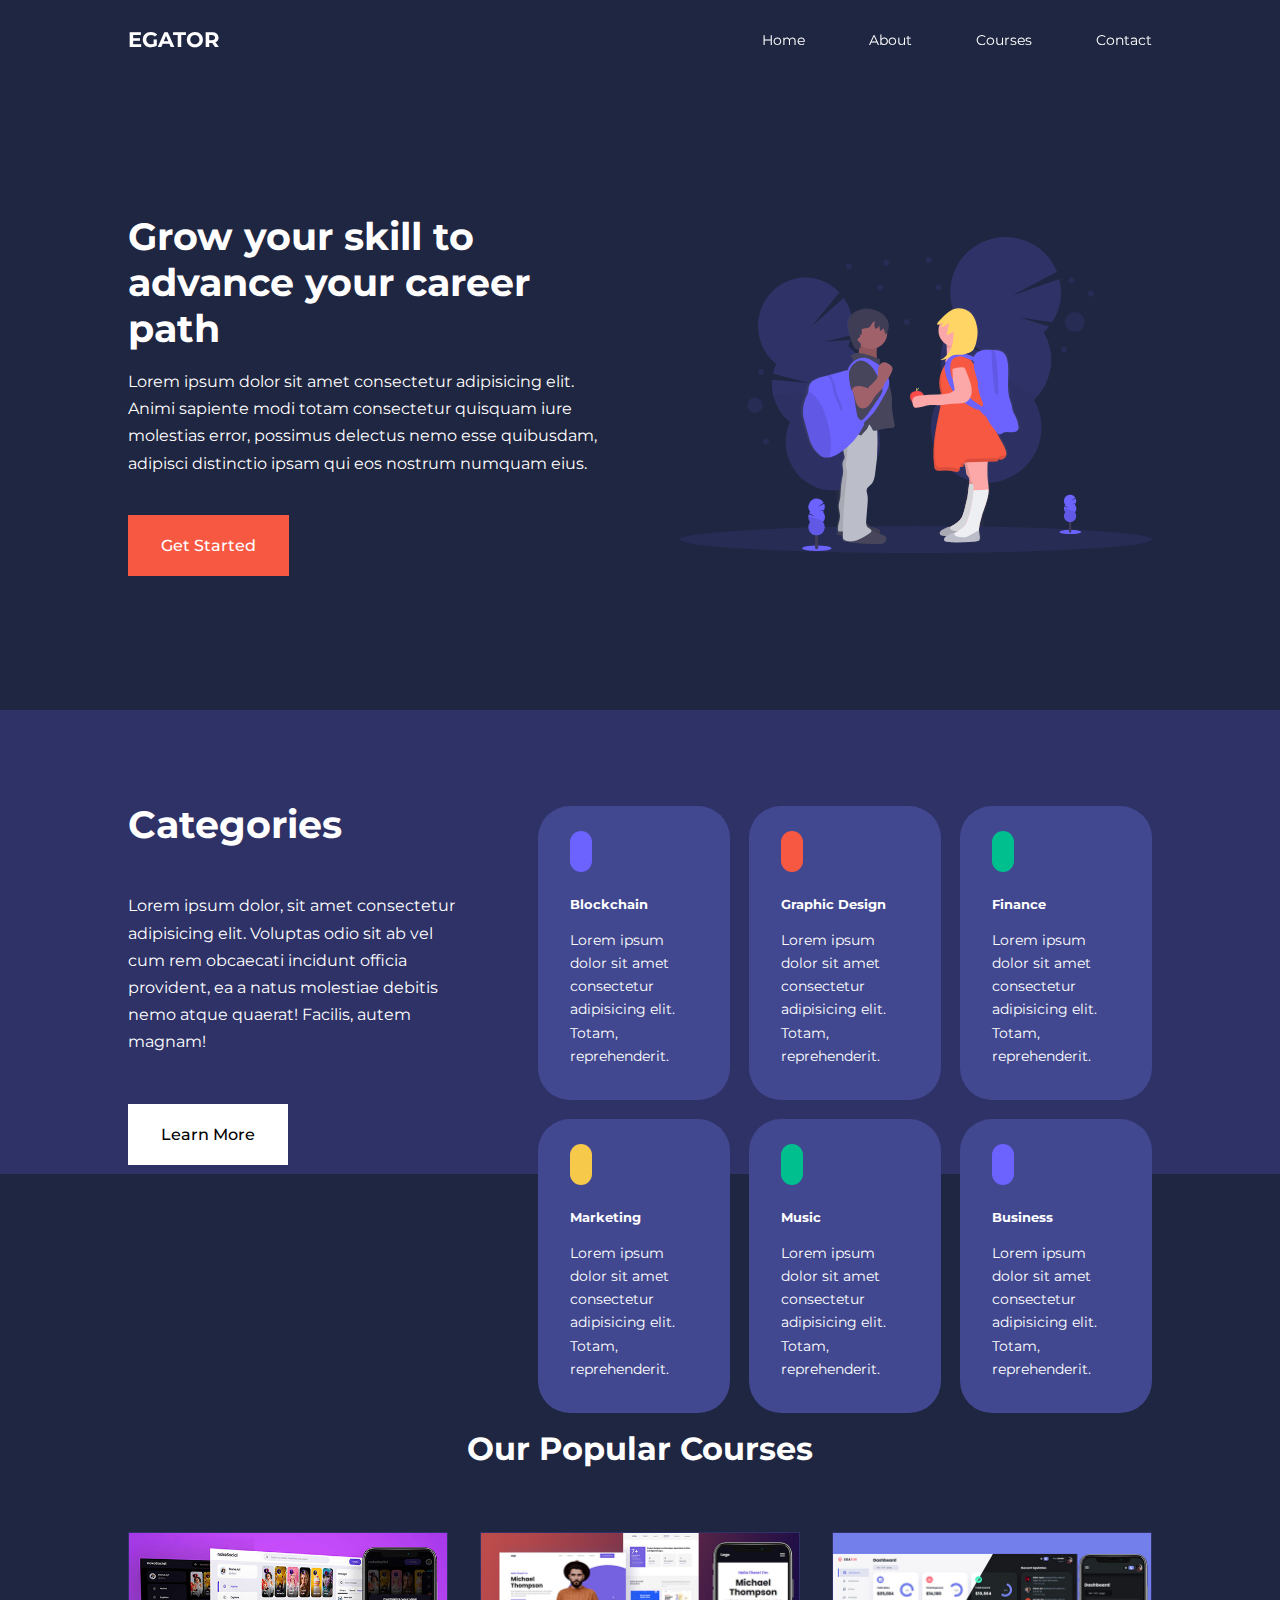
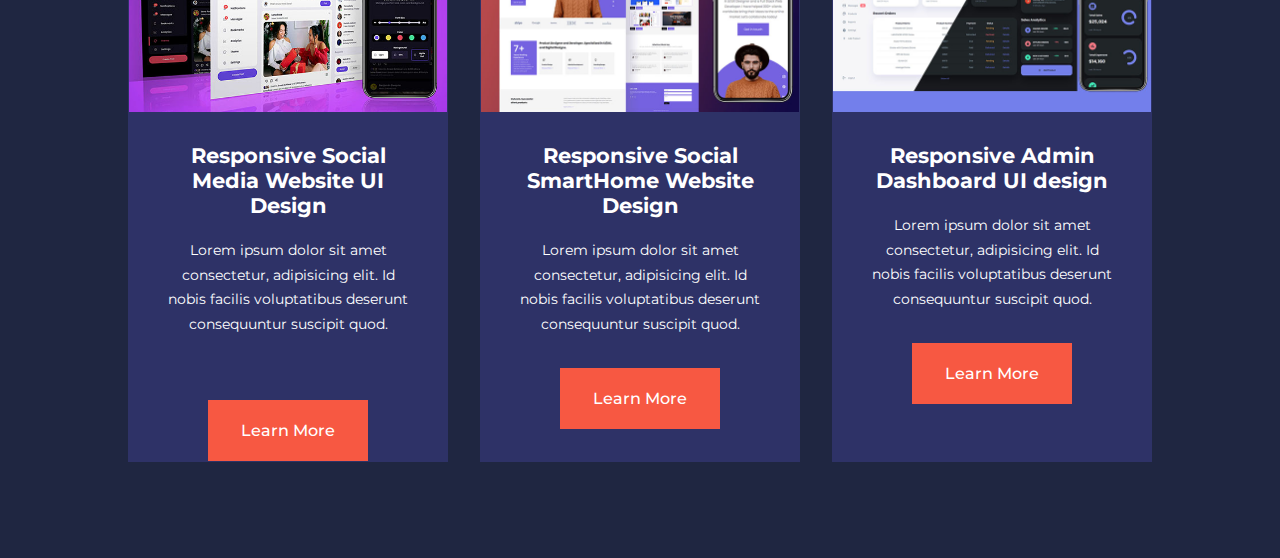
==== index.html @ 930a33ad "new things" ====
<!DOCTYPE html>
<html lang="en">
<head>
    <meta charset="UTF-8">
    <meta http-equiv="X-UA-Compatible" content="IE=edge">
    <meta name="viewport" content="width=device-width, initial-scale=1.0">
    <title>Responsive Multipage Education Website Using HTML, CSS && JavaScript</title>

    <link rel="stylesheet" href="./css/style.css">
    <!-- Iconscout CDN-->
    <link rel="stylesheet" href="https://unicons.iconscout.com/release/v2.1.6/css/unicons.css">
    <!-- Google fonts (MONTSERRAT)-->
    <link rel="preconnect" href="https://fonts.googleapis.com">
    <link rel="preconnect" href="https://fonts.gstatic.com" crossorigin>
    <link href="https://fonts.googleapis.com/css2?family=Montserrat:wght@300;400;500;600;700;800;900&display=swap" rel="stylesheet">

</head>
<body>
    <nav>
        <div class="container nav__container">
            <a href="index.html"> <h4>EGATOR</h4></a>
            <ul class="nav__menu">
                <li><a href="index.html">Home</a></li>
                <li><a href="about.html">About</a></li>
                <li><a href="courses.html">Courses</a></li>
                <li><a href="contact.html">Contact</a></li>
            </ul>
            <button id="open-menu-btn"><i class="uil uil-bars"></i></button>
            <button id="close-menu-btn"><i class="uil uil-multiply"></i></button>
        </div>
    </nav>
    <!--END OF NAVBAR-->

    <header>
        <div class="container header__container">
            <div class="header__left">
                <h1>Grow your skill to advance your career path</h1>
                <p>
                    Lorem ipsum dolor sit amet consectetur adipisicing elit. Animi sapiente modi totam consectetur quisquam iure molestias error, possimus delectus nemo esse quibusdam, adipisci distinctio ipsam qui eos nostrum numquam eius.
                </p>
                <a href="courses.html" class= "btn btn-primary">Get Started</a>
            </div>


            <div class="header__right">
                <div class="header__right-image" >
                     <img src="./images/header.svg" alt="">
                </div>
            </div>
        </div>
    </header>
    <!--END OF HEADER-->

    <section class="categories">
        <div class="container categories__container">
            <div class="categories__left">
                <h1>Categories</h1>
                <p>Lorem ipsum dolor, sit amet consectetur adipisicing elit. Voluptas odio sit ab vel cum rem obcaecati incidunt officia provident, ea a natus molestiae debitis nemo atque quaerat! Facilis, autem magnam!</p>
                <a href="#" class="btn">Learn More</a>

            </div>
            <div class="categories__right">
                 <article class="category">
                    <span class="category__icon"><i class="uil uil-bitcoin-circle"></i></span>
                    <h5>Blockchain</h5>
                    <p>Lorem ipsum dolor sit amet consectetur adipisicing elit. Totam, reprehenderit.</p>
                 </article>

                 <article class="category">
                    <span class="category__icon"><i class="uil uil-palette"></i></span>
                    <h5>Graphic Design</h5>
                    <p>Lorem ipsum dolor sit amet consectetur adipisicing elit. Totam, reprehenderit.</p>
                 </article>

                 <article class="category">
                    <span class="category__icon"><i class="uil uil-usd-circle"></i></span>
                    <h5>Finance</h5>
                    <p>Lorem ipsum dolor sit amet consectetur adipisicing elit. Totam, reprehenderit.</p>
                 </article>

                 <article class="category">
                    <span class="category__icon"><i class="uil uil-megaphone"></i></span>
                    <h5>Marketing</h5>
                    <p>Lorem ipsum dolor sit amet consectetur adipisicing elit. Totam, reprehenderit.</p>
                 </article>

                 <article class="category">
                    <span class="category__icon"><i class="uil uil-music"></i></span>
                    <h5>Music</h5>
                    <p>Lorem ipsum dolor sit amet consectetur adipisicing elit. Totam, reprehenderit.</p>
                 </article>

                 <article class="category">
                    <span class="category__icon"><i class="uil uil-puzzle-piece"></i></span>
                    <h5>Business</h5>
                    <p>Lorem ipsum dolor sit amet consectetur adipisicing elit. Totam, reprehenderit.</p>
                 </article>
            </div>
        </div>
    </section>
    <!--END OF CATEGORIES-->

    <section class="courses">
        <h2>Our Popular Courses</h2>   
        <div class="container courses__container" >
            
           <article class="course">
            <div class="course__image">
                <img src="./images/course1.jpg" alt="">
            </div>
            <div class="course__info">
                <h4>Responsive Social Media Website UI Design</h4>
                <p>Lorem ipsum dolor sit amet consectetur, adipisicing elit. Id nobis facilis voluptatibus deserunt consequuntur suscipit quod.</p>
            </div>
            <a href="courses.html" class="btn btn-primary">Learn More</a>
           </article>

           <article class="course">
            <div class="course__image">
                <img src="./images/course2.jpg" alt="">
            </div>
           <div class="course__info">
                <h4>Responsive Social SmartHome Website Design</h4>
                <p>Lorem ipsum dolor sit amet consectetur, adipisicing elit. Id nobis facilis voluptatibus deserunt consequuntur suscipit quod.</p>
                <a href="courses.html" class="btn btn-primary">Learn More</a>
           </div>
           </article>

           <article class="course">
            <div class="course__image">
                <img src="./images/course3.jpg" alt="">
            </div>
             <div class="course__info">
                <h4>Responsive Admin Dashboard UI design</h4>
                <p>Lorem ipsum dolor sit amet consectetur, adipisicing elit. Id nobis facilis voluptatibus deserunt consequuntur suscipit quod.</p>
                <a href="courses.html" class="btn btn-primary">Learn More</a>
             </div>
           </article>

        </div>
    </section>

     <!--END OF COURSES-->


    <script src="./main.js"></script>
</body>
</html>
---- css/style.css ----
*{
    margin: 0;
    padding: 0;
    border: 0;
    outline: 0;
    text-decoration: none;
    list-style: none;
    box-sizing: border-box;
}

:root{
    --color--primary: #6c63ff;
    --color--success: #00bf8e;
    --color--warning: #f7c94b;
    --color--danger: #f75842;
    --color--danger-variant: rgba(247,88,66,0.4);
    --color--white: #fff;
    --color--light: rgba(255,255,255,0.7);
    --color--black: #000;
    --color--bg: #1f2641;
    --color--bg1: #2e3267;
    --color--bg2: #424890;

    --container-width-lg: 80%;
    --container-width-md: 90%;
    --container-width-sm: 94%;

    --transition: all 400ms ease;
}

body{
    font-family: 'Montserrat', sans-serif;
    line-height: 1.7;
    color: var(--color--white);
    background-color: var(--color--bg);
}

.container{
    width: var(--container-width-lg);
    margin: 0 auto;
}

section{ 
    padding: 6rem 0;
}

section h2 {
    text-align: center;
    margin-bottom: 4rem;
}

h1,h2,h3,h4,h5{
    line-height: 1.2;
}

h1{
    font-size: 2.4rem;
}

h2{
    font-size: 2rem;
}

h3{
    font-size: 1.6rem;
}

h4{
    font-size: 1.3rem;
}

a{
    color: var(--color--white);
}

img{
    width: 100%;
    display: block;
    object-fit: cover;
}

.btn{
     display: inline-block;
     background: var(--color--white);
     color: var(--color--black);
     padding: 1rem 2rem;
     border: 1px solid transparent;
     font-weight: 500;
     transition: var(--transition);
}

.btn:hover{
    background: transparent;
    color: var(--color--white);
    border-color: var(--color--white);
}

.btn-primary{
    background: var(--color--danger);
    color: var(--color--white);
}

/* =====================NAVBAR=======================*/

nav{
    background: transparent;
    width: 100vw;
    height: 5rem ;
    position: fixed;
    top: 0;
    z-index: 11;
}

.window-scroll{
    background: var(--color--primary);
    box-shadow: 0 1rem 2rem rgb(0,0,0,0.2);
}

.nav__container{
    height: 100%;
    display: flex;
    justify-content: space-between;
    align-items: center;

}

nav button{
    display: none;
}

.nav__menu{
    display: flex;
    align-items: center;
    gap: 4rem;
}

.nav__menu a{
    font-size: 0.9rem;
    transition: var(--transition);
}
.nav__menu a:hover{
    color: var(--color--bg2);
}

/* =====================HEADER=======================*/

header{
    position: relative;
    top: 5rem;
    overflow: hidden;
    height: 70vh;
    margin-bottom: 5rem;
}

.header__container{
    display: grid;
    grid-template-columns: 1fr 1fr;
    align-items: center;
    gap: 5rem;
    height: 100%;
}

.header__left p{
    margin: 1rem 0 2.4rem;
}

/* =====================CATEGORIES=======================*/

.categories{
    background: var(--color--bg1);
    height: 29rem;
}

.categories h1{
    line-height: 1;
    margin-bottom: 3rem;
}

.categories__container{
    display: grid;
    grid-template-columns: 40% 60%;
}

.categories__left p{
    margin: 1rem 0 3rem;
}
.categories__left{
    margin-right: 4rem;
}

.categories__right{
    display: grid;
    grid-template-columns: repeat(3,1fr);
    gap: 1.2rem;
}

.category{
    background-color: var(--color--bg2);
    padding: 2rem;
    border-radius: 2rem;
    transition: var(--transition);
}

.category:nth-child(2) .category__icon{

    background-color: var(--color--danger);
}
.category:nth-child(3) .category__icon{

    background-color: var(--color--success);
}
.category:nth-child(4) .category__icon{

    background-color: var(--color--warning);
}
.category:nth-child(5) .category__icon{

    background-color: var(--color--success);
}


.category:hover{
    box-shadow: 0 3rem 3rem rgba(0,0,0,0.3);
    z-index: 1;
}

.category__icon{
background-color: var(--color--primary);
padding: 0.7rem;
border-radius: 0.9rem;
}

.category h5{
    margin: 2rem 0 1rem;
}

.category p{
    font-size: 0.85rem;
}

/* =====================POPULAR COURSES=======================*/
.courses{
    margin-top: 10rem;
}

.courses__container{
    display: grid;
    grid-template-columns: repeat(3,1fr);
    gap: 2rem;
}

.course{
    background: var(--color--bg1);
    text-align: center;   
    border: 1px solid transparent;
    transition: var(--transition);
}

.course:hover{
    background: transparent;
    border-color: var(--color--primary);
}

.course__info{
    padding: 2rem;
}

.course__info p {
    margin: 1.2rem 0 2rem;
    font-size: 0.9rem;
}
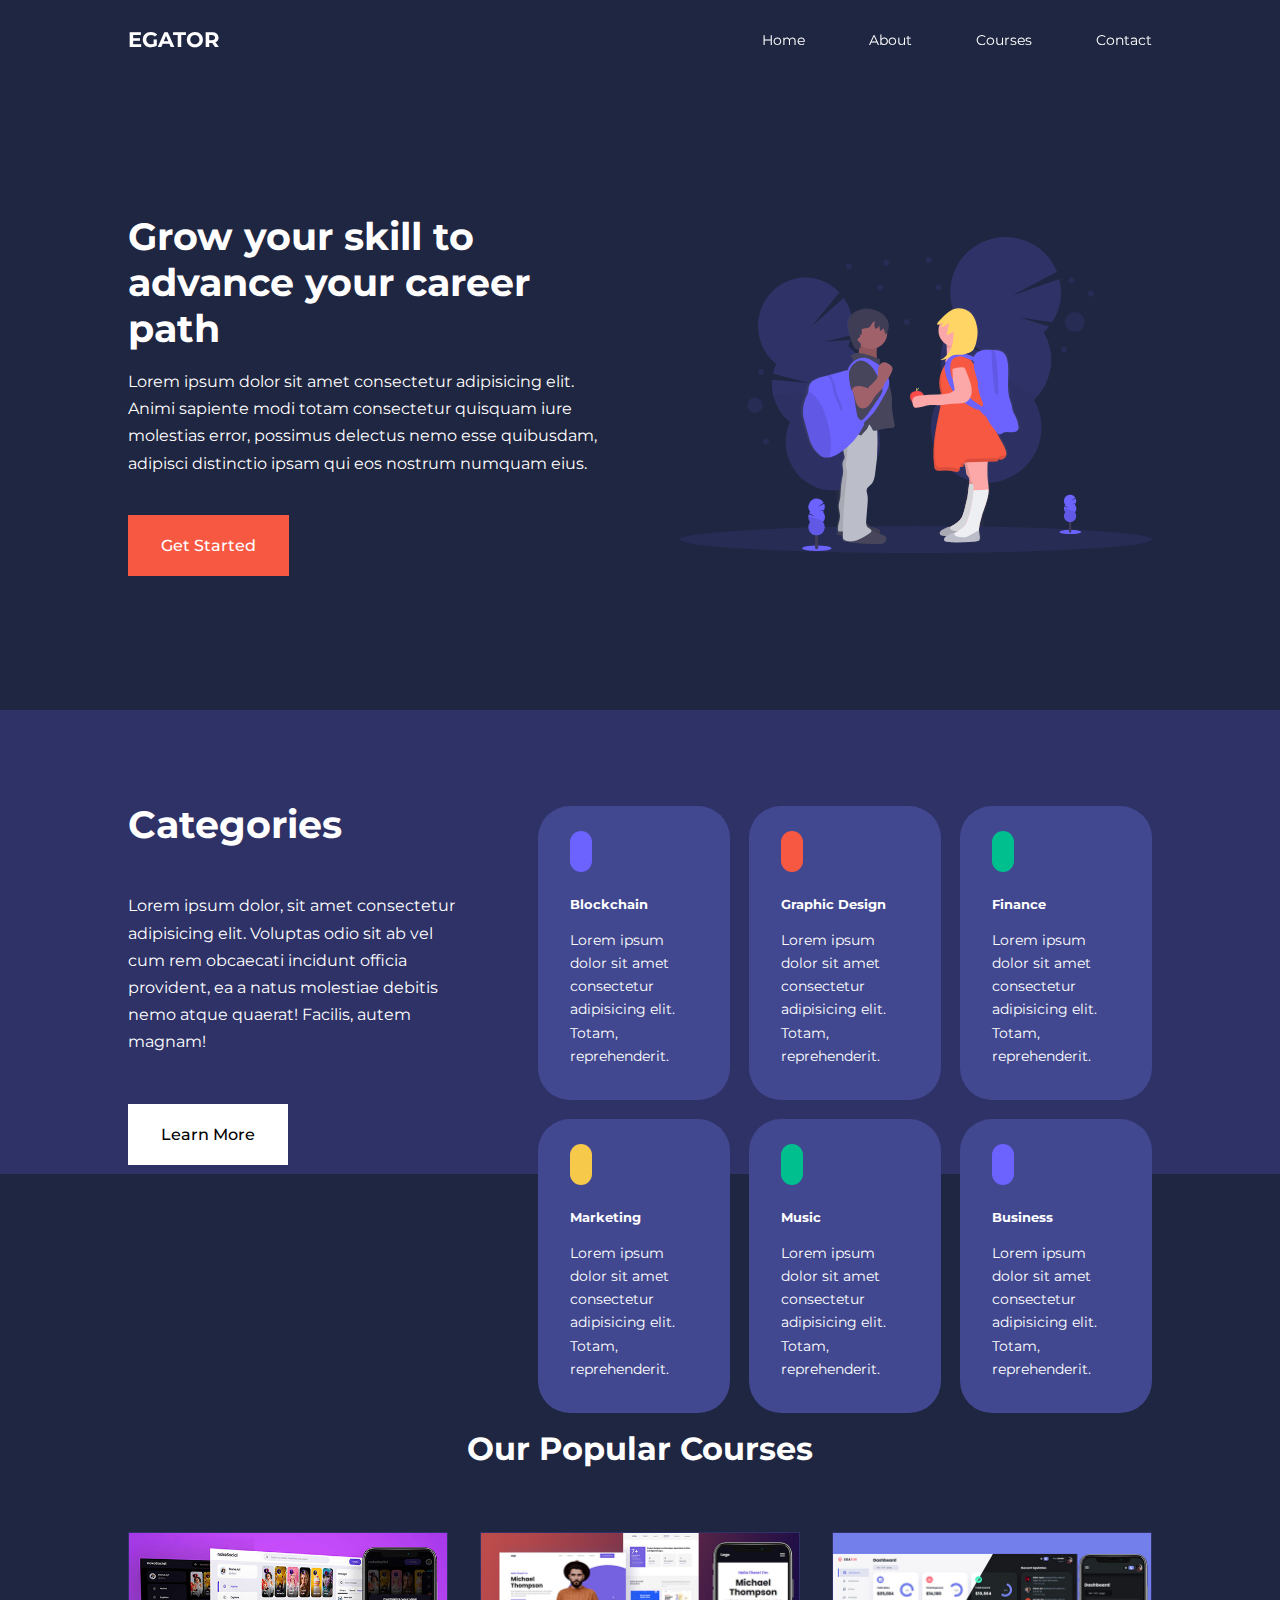
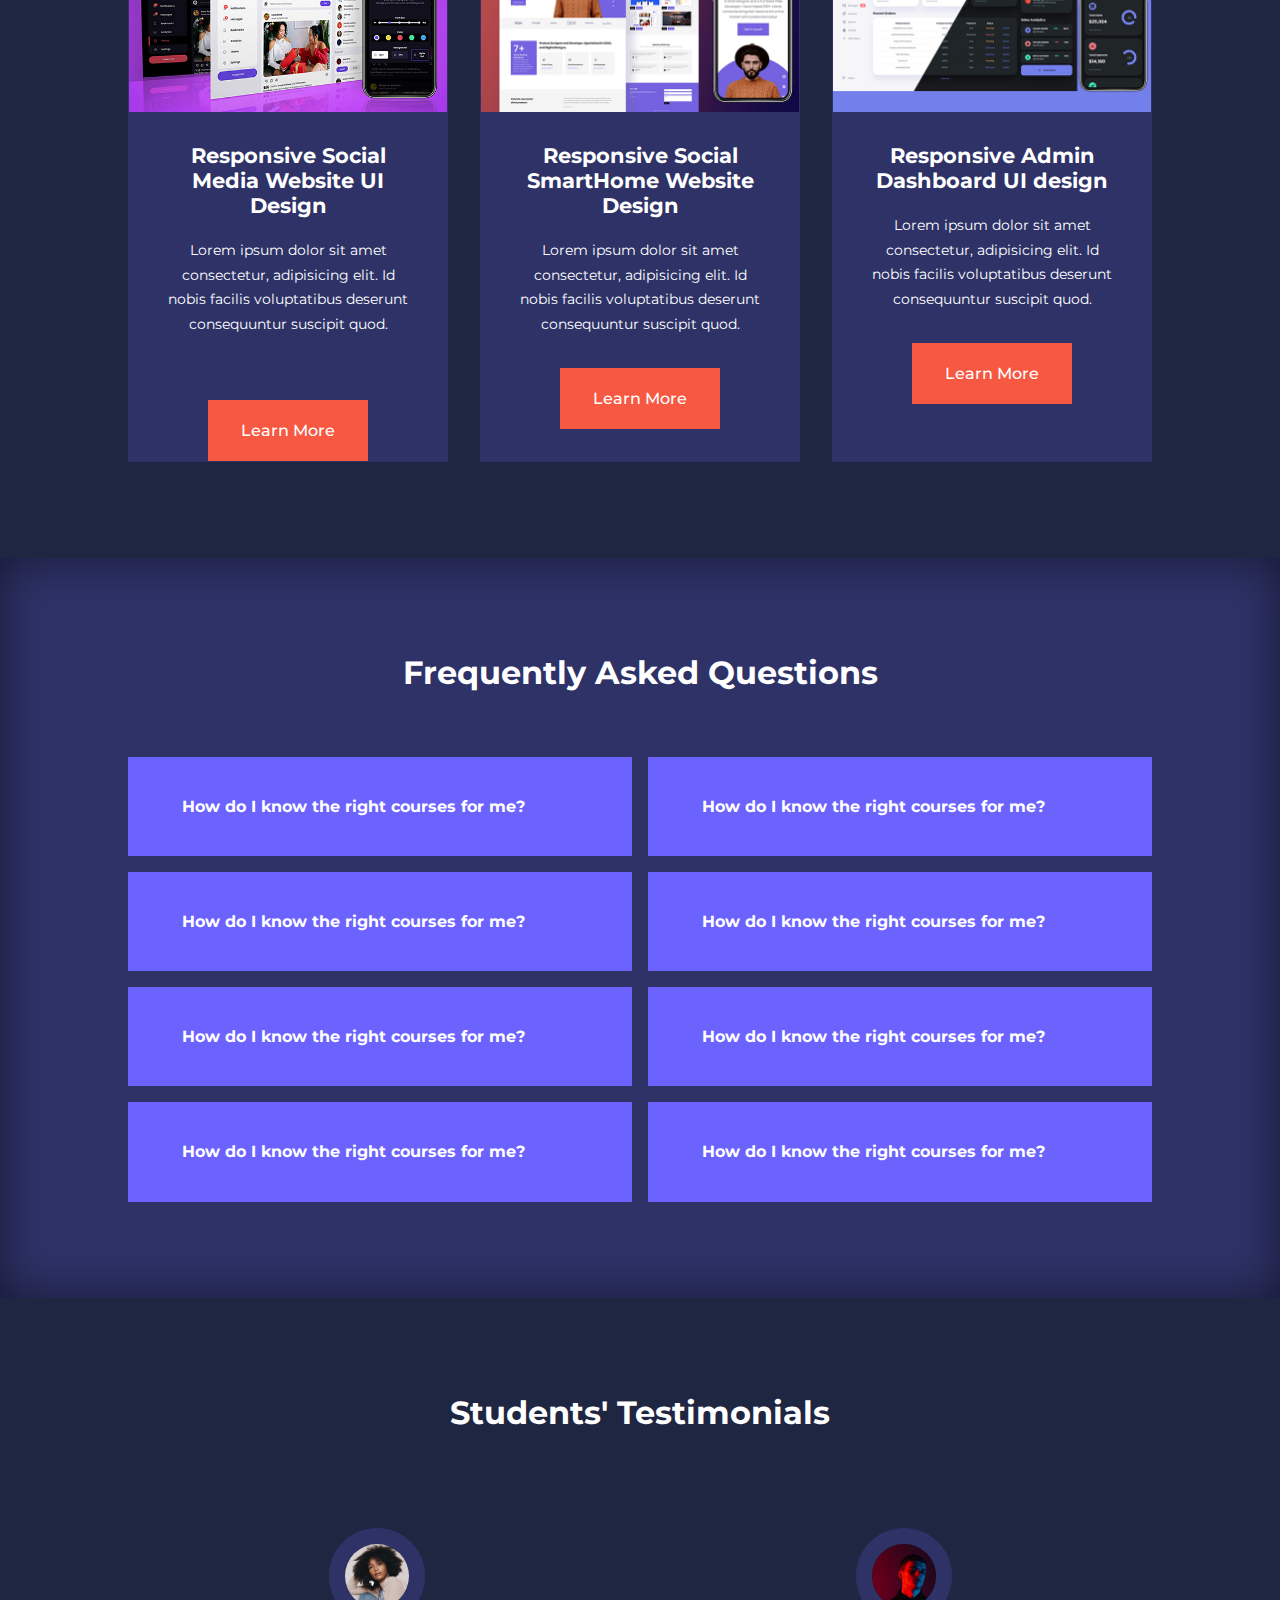
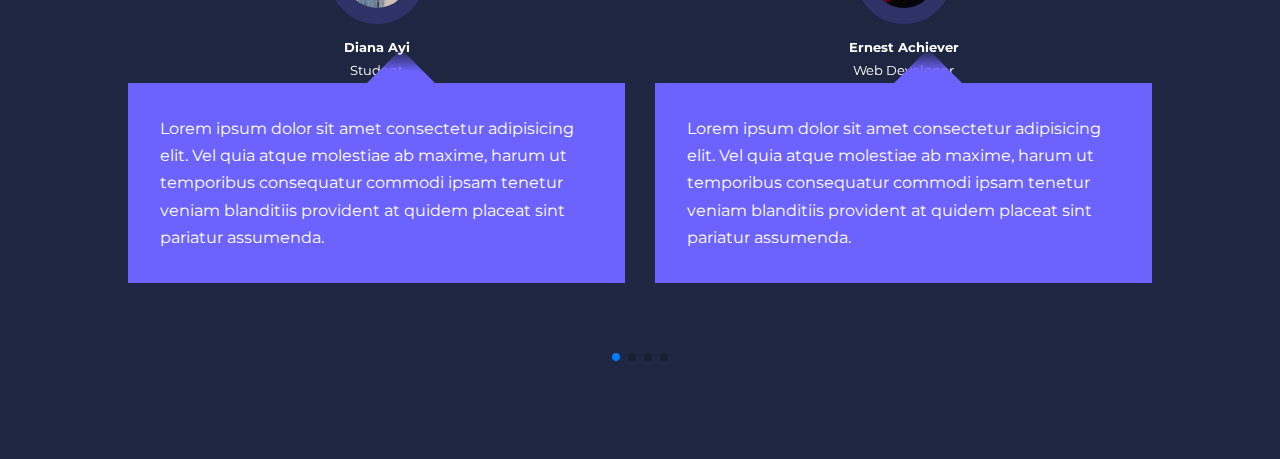
==== commit 2396eede: "commit" ====
--- a/index.html
+++ b/index.html
@@ -13,7 +13,10 @@
     <link rel="preconnect" href="https://fonts.googleapis.com">
     <link rel="preconnect" href="https://fonts.gstatic.com" crossorigin>
     <link href="https://fonts.googleapis.com/css2?family=Montserrat:wght@300;400;500;600;700;800;900&display=swap" rel="stylesheet">
-
+    <!-- SWIPER JS)-->
+    <link
+     rel="stylesheet" href="https://cdn.jsdelivr.net/npm/swiper@8/swiper-bundle.min.css"
+/>
 </head>
 <body>
     <nav>
@@ -102,7 +105,7 @@
 
     <section class="courses">
         <h2>Our Popular Courses</h2>   
-        <div class="container courses__container" >
+        <div class="container courses__container">
             
            <article class="course">
             <div class="course__image">
@@ -142,7 +145,162 @@
 
      <!--END OF COURSES-->
 
-
+     <section class="faqs">
+        <h2>Frequently Asked Questions</h2>
+        <div class="container faqs__container">
+            <article class="faq">
+                <div class="faq__icon"><i class="uil uil-plus"></i></div>
+                <div class="question__answer">
+                    <h4>How do I know the right courses for me?</h4>
+                    <p>Lorem ipsum dolor sit amet, consectetur adipisicing elit. Praesentium quisquam, est voluptate animi repellat quidem repellendus soluta voluptates saepe debitis necessitatibus, alias eaque! Harum id fuga quidem exercitationem laboriosam sint?
+                    </p>
+                </div>
+            </article>
+            <article class="faq">
+                <div class="faq__icon"><i class="uil uil-plus"></i></div>
+                <div class="question__answer">
+                    <h4>How do I know the right courses for me?</h4>
+                    <p>Lorem ipsum dolor sit amet, consectetur adipisicing elit. Praesentium quisquam, est voluptate animi repellat quidem repellendus soluta voluptates saepe debitis necessitatibus, alias eaque! Harum id fuga quidem exercitationem laboriosam sint?
+                    </p>
+                </div>
+            </article>
+            <article class="faq">
+                <div class="faq__icon"><i class="uil uil-plus"></i></div>
+                <div class="question__answer">
+                    <h4>How do I know the right courses for me?</h4>
+                    <p>Lorem ipsum dolor sit amet, consectetur adipisicing elit. Praesentium quisquam, est voluptate animi repellat quidem repellendus soluta voluptates saepe debitis necessitatibus, alias eaque! Harum id fuga quidem exercitationem laboriosam sint?
+                    </p>
+                </div>
+            </article>
+            <article class="faq">
+                <div class="faq__icon"><i class="uil uil-plus"></i></div>
+                <div class="question__answer">
+                    <h4>How do I know the right courses for me?</h4>
+                    <p>Lorem ipsum dolor sit amet, consectetur adipisicing elit. Praesentium quisquam, est voluptate animi repellat quidem repellendus soluta voluptates saepe debitis necessitatibus, alias eaque! Harum id fuga quidem exercitationem laboriosam sint?
+                    </p>
+                </div>
+            </article>
+            <article class="faq">
+                <div class="faq__icon"><i class="uil uil-plus"></i></div>
+                <div class="question__answer">
+                    <h4>How do I know the right courses for me?</h4>
+                    <p>Lorem ipsum dolor sit amet, consectetur adipisicing elit. Praesentium quisquam, est voluptate animi repellat quidem repellendus soluta voluptates saepe debitis necessitatibus, alias eaque! Harum id fuga quidem exercitationem laboriosam sint?
+                    </p>
+                </div>
+            </article>
+            <article class="faq">
+                <div class="faq__icon"><i class="uil uil-plus"></i></div>
+                <div class="question__answer">
+                    <h4>How do I know the right courses for me?</h4>
+                    <p>Lorem ipsum dolor sit amet, consectetur adipisicing elit. Praesentium quisquam, est voluptate animi repellat quidem repellendus soluta voluptates saepe debitis necessitatibus, alias eaque! Harum id fuga quidem exercitationem laboriosam sint?
+                    </p>
+                </div>
+            </article>
+            <article class="faq">
+                <div class="faq__icon"><i class="uil uil-plus"></i></div>
+                <div class="question__answer">
+                    <h4>How do I know the right courses for me?</h4>
+                    <p>Lorem ipsum dolor sit amet, consectetur adipisicing elit. Praesentium quisquam, est voluptate animi repellat quidem repellendus soluta voluptates saepe debitis necessitatibus, alias eaque! Harum id fuga quidem exercitationem laboriosam sint?
+                    </p>
+                </div>
+            </article>
+            <article class="faq">
+                <div class="faq__icon"><i class="uil uil-plus"></i></div>
+                <div class="question__answer">
+                    <h4>How do I know the right courses for me?</h4>
+                    <p>Lorem ipsum dolor sit amet, consectetur adipisicing elit. Praesentium quisquam, est voluptate animi repellat quidem repellendus soluta voluptates saepe debitis necessitatibus, alias eaque! Harum id fuga quidem exercitationem laboriosam sint?
+                    </p>
+                </div>
+            </article>
+        </div>       
+     </section>
+ <!--END OF FAQS-->
+
+    <section class="container testimonials__container mySwiper">
+        <h2>Students' Testimonials</h2>
+        <div class="swiper-wrapper">
+            <article class="testimonial swiper-slide">
+                <div class="avatar">
+                    <img src="./images/avatar1.jpg">
+                </div>
+                <div class="testimonial__info">
+                    <h5>Diana Ayi</h5>
+                    <small>Student</small>
+                </div>
+                <div class="testimonial__body">
+                    <p>Lorem ipsum dolor sit amet consectetur adipisicing elit. Vel quia atque molestiae ab maxime, harum ut temporibus consequatur commodi ipsam tenetur veniam blanditiis provident at quidem placeat sint pariatur assumenda.</p>
+                </div>
+            </article>
+
+            <article class="testimonial swiper-slide">
+                <div class="avatar">
+                    <img src="./images/avatar2.jpg">
+                </div>
+                <div class="testimonial__info">
+                    <h5>Ernest Achiever</h5>
+                    <small>Web Developer</small>
+                </div>
+                <div class="testimonial__body">
+                    <p>Lorem ipsum dolor sit amet consectetur adipisicing elit. Vel quia atque molestiae ab maxime, harum ut temporibus consequatur commodi ipsam tenetur veniam blanditiis provident at quidem placeat sint pariatur assumenda.</p>
+                </div>
+            </article>
+
+            <article class="testimonial swiper-slide">
+                <div class="avatar">
+                    <img src="./images/avatar3.jpg">
+                </div>
+                <div class="testimonial__info">
+                    <h5>Edem Quist</h5>
+                    <small>Student</small>
+                </div>
+                <div class="testimonial__body">
+                    <p>Lorem ipsum dolor sit amet consectetur adipisicing elit. Vel quia atque molestiae ab maxime, harum ut temporibus consequatur commodi ipsam tenetur veniam blanditiis provident at quidem placeat sint pariatur assumenda.</p>
+                </div>
+            </article>
+
+            <article class="testimonial swiper-slide">
+                <div class="avatar">
+                    <img src="./images/avatar4.jpg">
+                </div>
+                <div class="testimonial__info">
+                    <h5>Hajia Bintu</h5>
+                    <small>Student</small>
+                </div>
+                <div class="testimonial__body">
+                    <p>Lorem ipsum dolor sit amet consectetur adipisicing elit. Vel quia atque molestiae ab maxime, harum ut temporibus consequatur commodi ipsam tenetur veniam blanditiis provident at quidem placeat sint pariatur assumenda.</p>
+                </div>
+            </article>    
+            <article class="testimonial swiper-slide">
+                <div class="avatar">
+                    <img src="./images/avatar5.jpg">
+                </div>
+                <div class="testimonial__info">
+                    <h5>Jane Doe</h5>
+                    <small>Student</small>
+                </div>
+                <div class="testimonial__body">
+                    <p>Lorem ipsum dolor sit amet consectetur adipisicing elit. Vel quia atque molestiae ab maxime, harum ut temporibus consequatur commodi ipsam tenetur veniam blanditiis provident at quidem placeat sint pariatur assumenda.</p>
+                </div>
+            </article> 
+        </div>
+        <div class="swiper-pagination"></div>
+    </section>
+
+    <script src="https://cdn.jsdelivr.net/npm/swiper@8/swiper-bundle.min.js"></script>
     <script src="./main.js"></script>
+
+    <script> var swiper = new Swiper(".mySwiper", {
+        slidesPerView: 1,
+        spaceBetween: 30,
+        pagination: {
+          el: ".swiper-pagination",
+          clickable: true,
+        },
+        breakpoints:{
+            600: {
+                slidesPerView: 2,
+            }
+        }
+      });</script>
 </body>
 </html>--- a/css/style.css
+++ b/css/style.css
@@ -269,4 +269,90 @@
     margin: 1.2rem 0 2rem;
     font-size: 0.9rem;
 }
-
+/* =====================FAQs=======================*/
+.faqs{
+    background: var(--color--bg1);
+    box-shadow: inset 0 0 3rem rgba(0,0,0,0.5);
+}
+
+.faqs__container{
+    display: grid;
+    grid-template-columns: 1fr 1fr;
+    gap: 1rem;
+}
+
+.faq{
+    padding: 2rem;
+    display: flex;
+    align-items: center;
+    gap: 1.4rem;
+    height: fit-content;
+    background: var(--color--primary);
+    cursor: pointer;
+}
+
+.faq h4{
+    font-size: 1rem;
+    line-height: 2.2;
+}
+
+.faq__icon{
+    align-self: flex-start;
+    font-size: 1.2rem;
+}
+
+.faq p{
+    margin-top: 0.8rem;
+    display: none;
+}
+
+.faq.open p{
+    display: block;
+}
+
+/* =====================TESTIMONIALS=======================*/
+
+.testimonials__container{
+    overflow-x: hidden;
+    position: relative;
+    margin-bottom: 5rem;
+}
+
+.testimonial{
+    padding-top: 2rem;
+}
+
+.avatar{
+    width: 6rem;
+    height: 6rem;
+    border-radius: 50%;
+    overflow: hidden;
+    margin: 0 auto 1rem;
+    border: 1rem solid var(--color--bg1);
+} 
+
+.testimonial__info{
+    text-align: center;
+}
+
+.testimonial__body{
+    background: var(--color--primary);
+    padding: 2rem;
+    position: relative;
+}
+.testimonial__body::before{
+    content: "";
+    display: block;
+    background: linear-gradient(
+        135deg,
+        transparent,
+        var(--color--primary),
+        var(--color--primary), var(--color--primary));
+    width: 3rem;
+    height: 3rem;
+    position: absolute;
+    left: 50%;
+    top: -1.5rem;
+    transform: rotate(45deg);
+}
+
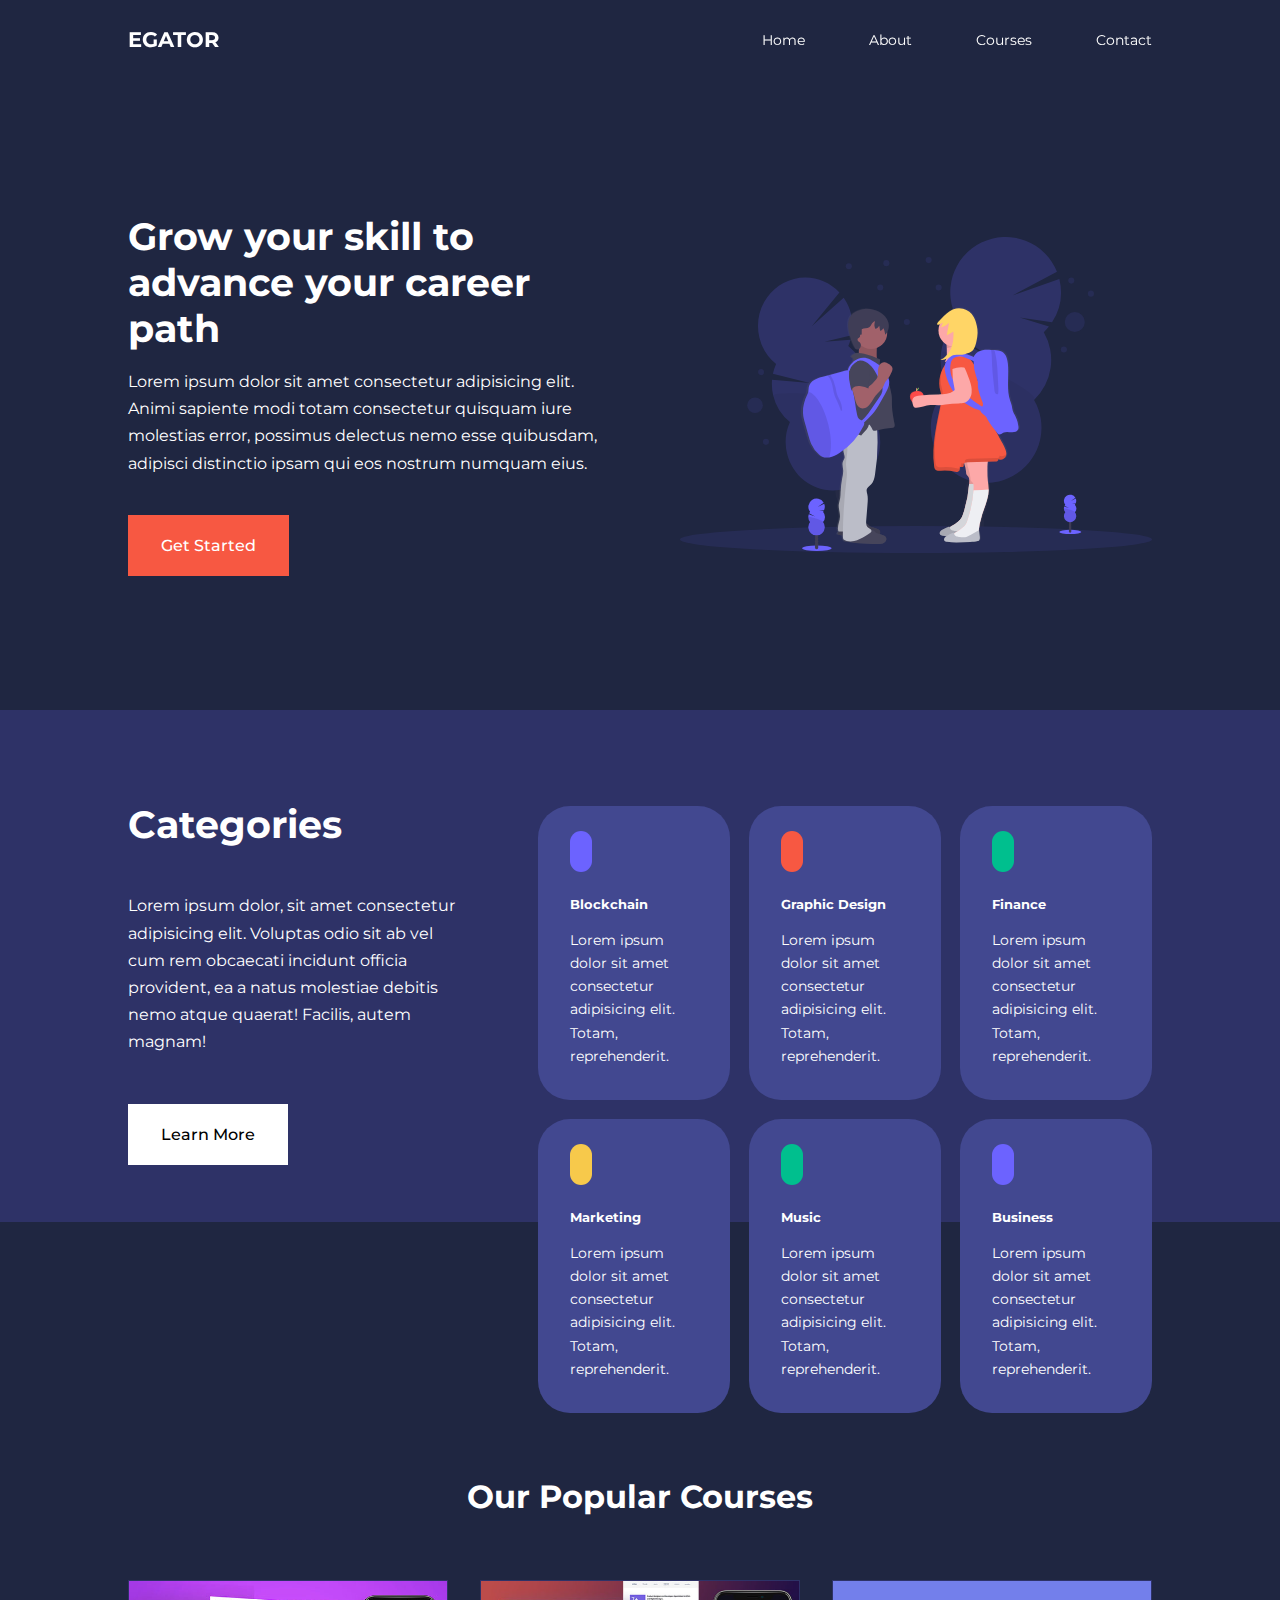
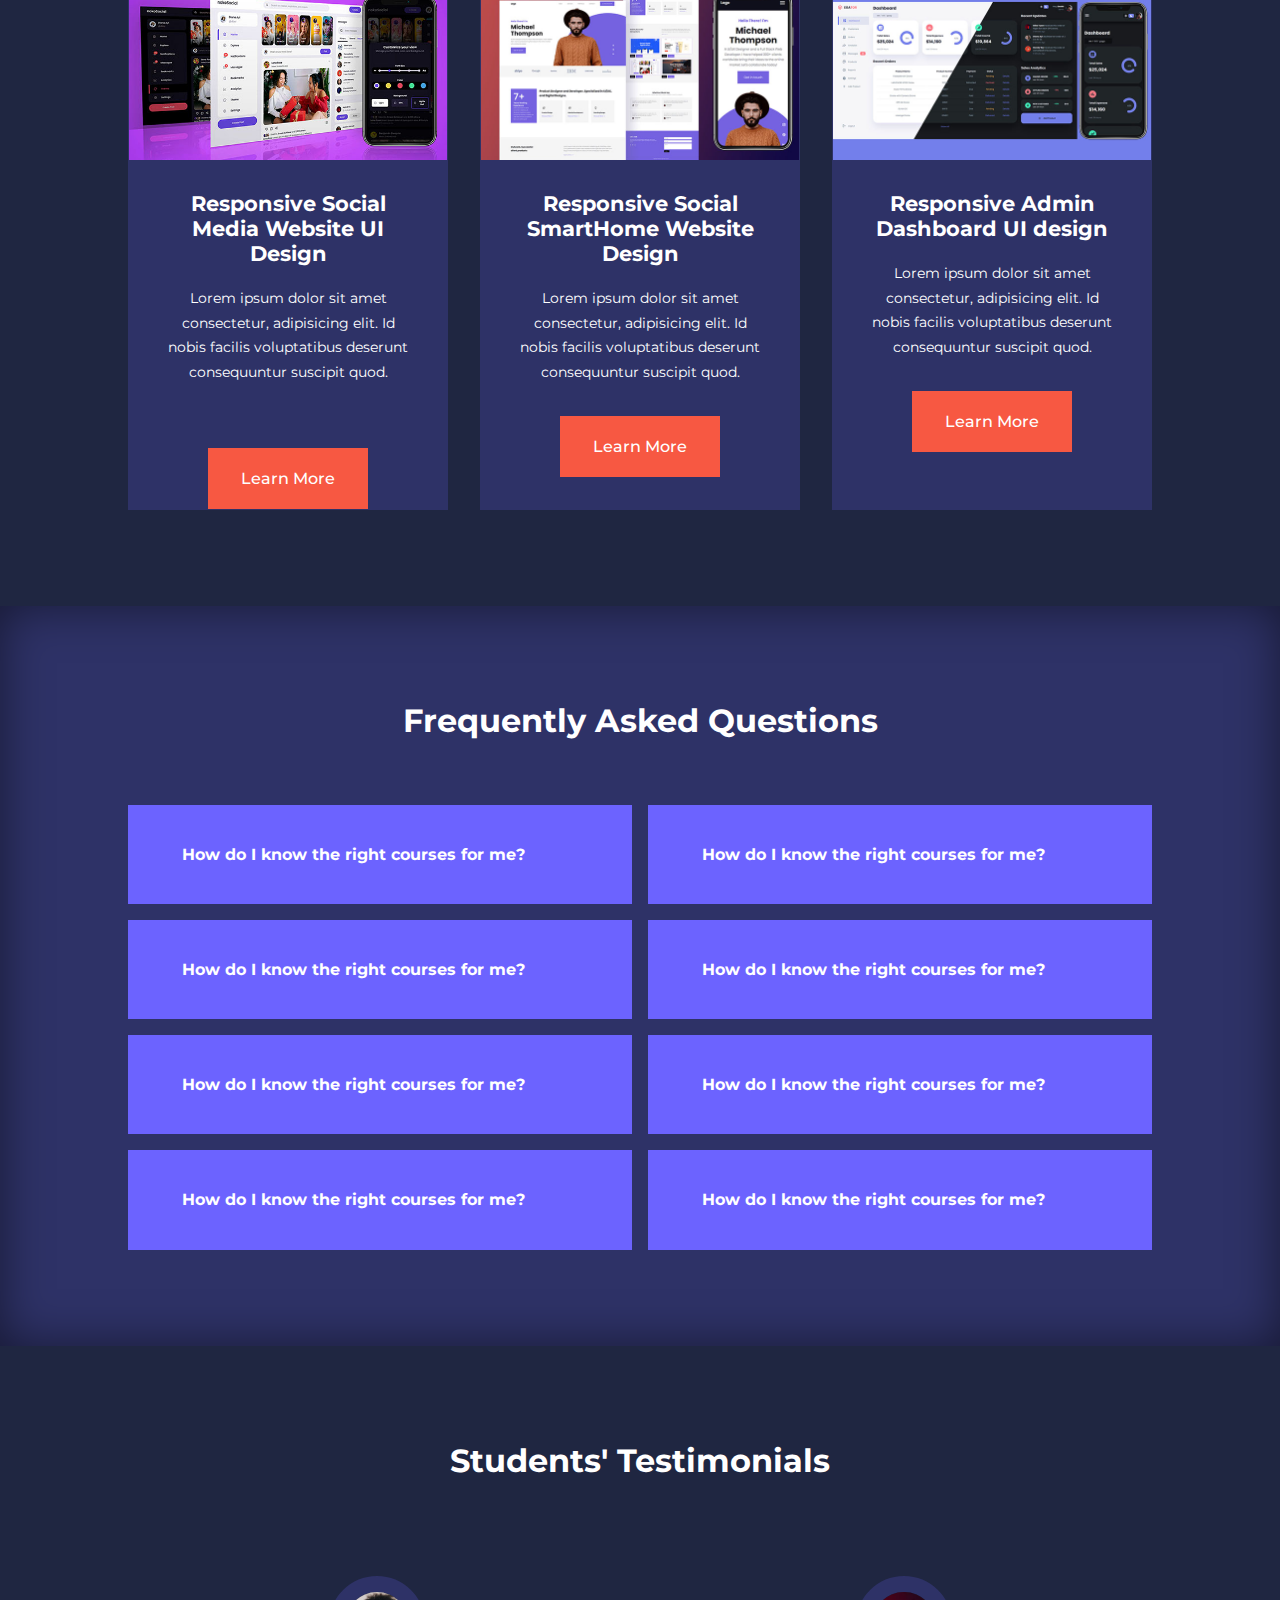
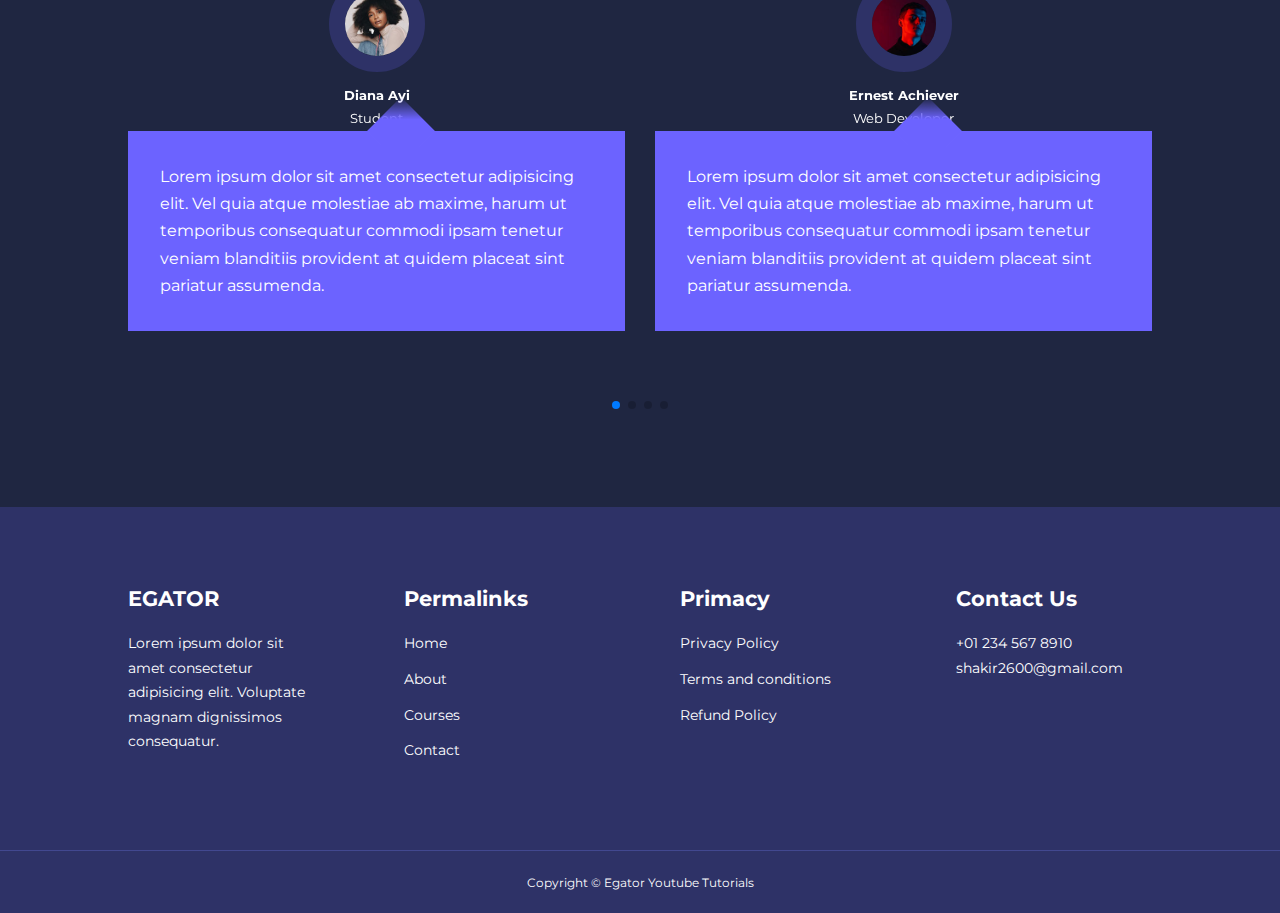
==== commit 31ecaff0: "commit" ====
--- a/index.html
+++ b/index.html
@@ -286,9 +286,61 @@
         <div class="swiper-pagination"></div>
     </section>
 
+    <!--END OF TESTIMONIALS-->
+
+   <footer> 
+    <div class="container footer__container">
+
+        <div class="footer__1">
+            <a href="index.html" class="footer__logo"><h4>EGATOR</h4></a>
+            <p>Lorem ipsum dolor sit amet consectetur adipisicing elit. Voluptate magnam dignissimos consequatur.</p>
+        </div>
+
+        <div class="footer__2">
+            <h4>Permalinks</h4>
+            <ul class="permalink">
+                <li><a href="index.html">Home</a></li>
+                <li><a href="about.html">About</a></li>
+                <li><a href="courses.html">Courses</a></li>
+                <li><a href="contact.html">Contact</a></li>
+            </ul>
+        </div>
+
+        <div class="footer__3">
+            <h4>Primacy</h4>
+            <ul class="privacy">
+                <li><a href="#">Privacy Policy</a></li>
+                <li><a href="#">Terms and conditions</a></li>
+                <li><a href="#">Refund Policy</a></li>
+            </ul>
+        </div>
+
+        <div class="footer__4">
+            <h4>Contact Us</h4>
+           <div>
+            <p>+01 234 567 8910</p>
+            <p>shakir2600@gmail.com</p>
+           </div>
+
+           <ul class="footer__socials">
+            <li><a href="#"><i class="uil uil-facebook-f"></i></a></li>
+            <li><a href="#"><i class="uil uil-instagram-alt"></i></a></li>
+            <li><a href="#"><i class="uil uil-twitter"></i></a></li>
+            <li><a href="#"><i class="uil uil-linkedin-alt"></i></a></li>
+           </ul>
+        </div> 
+    </div>
+    <div class="footer__copyright">
+        <small>Copyright &copy; Egator Youtube Tutorials</small>
+    </div>
+   </footer>
+
+
+
+
+
     <script src="https://cdn.jsdelivr.net/npm/swiper@8/swiper-bundle.min.js"></script>
     <script src="./main.js"></script>
-
     <script> var swiper = new Swiper(".mySwiper", {
         slidesPerView: 1,
         spaceBetween: 30,
--- a/css/style.css
+++ b/css/style.css
@@ -168,7 +168,7 @@
 
 .categories{
     background: var(--color--bg1);
-    height: 29rem;
+    height: 32rem;
 }
 
 .categories h1{
@@ -356,3 +356,254 @@
     transform: rotate(45deg);
 }
 
+footer{
+    background: var(--color--bg1);
+    padding-top: 5rem;
+    font-size: 0.9rem;
+}
+
+.footer__container{
+    display: grid;
+    grid-template-columns: repeat(4,1fr);
+    gap: 5rem;
+}
+.footer__container div h4{
+    margin-bottom: 1.2rem;
+}
+
+.footer__1 p {
+    margin: 0 0 2rem;
+}
+
+footer ul li{
+    margin-bottom:0.7rem;
+}
+footer ul li a:hover{
+text-decoration: underline;
+}
+
+.footer__socials{
+    display: flex;
+    gap: 1rem;
+    font-size: 1.2rem;
+    margin-top: 2rem;
+}
+
+.footer__copyright{
+    text-align: center;
+    margin-top: 4rem;
+    padding: 1.2rem 0;
+    border-top: 1px solid var(--color--bg2);
+}
+
+/* =====================MEDIA QUERIES(TABLETS)=======================*/
+
+@media screen and (max-width: 1024px) {
+    .container{
+        width: var(--container-width-md);
+    }
+    h1{
+        font-size: 2.2rem;
+    }
+    h2{
+        font-size: 1.7rem;
+    }
+    h3{
+        font-size: 1.4rem;
+    }
+    h4{
+        font-size: 1.2rem;
+    }
+
+    /* =====================NAVBAR=======================*/
+
+
+    nav button{
+        display: inline-block;
+        background: transparent;
+        font-size: 1.8rem;
+        color: var(--color--white);
+        cursor: pointer;
+    }
+
+    nav button#close-menu-btn{
+      display: none;
+    }
+
+    .nav__menu{
+        position: fixed;
+        top: 5rem;
+        right: 5%;
+        height: fit-content;
+        width: 18rem;
+        flex-direction: column;
+        gap: 0;
+        display: none;
+    }
+
+    .nav__menu li{
+      width: 100%;
+      height: 5.8rem;
+      animation: animateNavItems 400ms linear forwards;
+      transform-origin: top right;
+      opacity: 0;
+    }
+    .nav__menu li:nth-child(2){
+        animation-delay: 200ms;
+    }
+    .nav__menu li:nth-child(3){
+        animation-delay: 300ms;
+    }
+    .nav__menu li:nth-child(4){
+        animation-delay: 400ms;
+    }
+
+    @keyframes  animateNavItems{
+        0%{
+            transform: rotate(-90deg) rotateX(90deg) scale(0.1);
+        }
+        100%{
+            transform: rotate(0) rotateX(0) scale(1);
+            opacity: 1;
+        }
+    }
+    .nav__menu li a{
+        background: var(--color--primary);
+        box-shadow: -4rem 6rem 10rem rgba( 0,0,0,0.6);
+        width: 100%;
+        height: 100%;
+        display: grid;
+        place-items: center;
+    }
+
+    .nav__menu li a:hover{
+        background-color: var(--color--bg2);
+        color: white;
+    }
+    /*=====================HEADER=======================*/
+
+    header{
+       height: 52vh; 
+       margin-bottom: 4rem;
+    }
+
+    .header__container{
+        gap: 0;
+        padding-bottom: 3rem;
+    }
+    /*=====================CATEGORIES=======================*/
+
+    .categories{
+        height: fit-content;
+    }
+
+    .categories__container{
+        grid-template-columns: 1fr;
+        gap: 3rem;
+    }
+    
+    .categories__left{
+        margin-right: 0;
+    }
+
+    /*=====================POPULAR COURSES=======================*/
+
+    .courses{
+        margin-top: 0;
+    }
+    .courses__container{
+        grid-template-columns: 1fr 1fr;
+    }
+
+    /*=====================FAQs=======================*/
+
+    .faqs__container{
+        grid-template-columns: 1fr;
+    }
+
+    .faq{
+        padding: 1.5rem;
+    }
+
+     /*=====================FOOTER=======================*/
+
+
+     .footer__container{
+        grid-template-columns: 1fr 1fr;
+     }
+
+     
+}
+
+/* =====================MEDIA QUERIES(PHONES)=======================*/
+
+@media screen and (max-width: 600px){
+
+    .container{
+        width: var(--container-width-sm);
+    }
+
+    /* =====================NAVBAR=======================*/
+    .nav__menu{
+        right: 3%;
+    }
+
+    /* =====================HEADER=======================*/
+    header{
+        height: 100vh;
+    }
+
+    .header__container{
+        grid-template-columns: 1fr;
+        text-align: center;
+        margin-top: 0;
+    }
+
+    .header__left p {
+        margin-bottom: 1.3rem;
+    }
+    /* =====================CATEGORIES=======================*/
+
+    .categories__right{
+        grid-template-columns: 1fr 1fr;
+        gap: 0.7rem;
+    }
+
+    .category{
+        padding: 1rem;
+        border-radius: 1rem;
+    }
+
+    .category__icon{
+        margin-top: 4px;
+        display: inline-block;
+    }
+    /* =====================POPULAR COURSES=======================*/
+
+    .courses__container{
+        grid-template-columns: 1fr;
+    }
+
+    /* =====================TESTIMONIALS=======================*/
+
+
+    .testimonial__body{
+        padding: 1.2rem;
+    }
+  
+    /* =====================FOOTER=======================*/
+
+    .footer__container{
+        grid-template-columns: 1fr;
+        text-align: center;
+        gap: 2rem;
+    }
+
+    .footer__1 p {
+        margin: 1rem auto;
+    }
+
+    .footer__socials{
+        justify-content: center;
+    }
+}
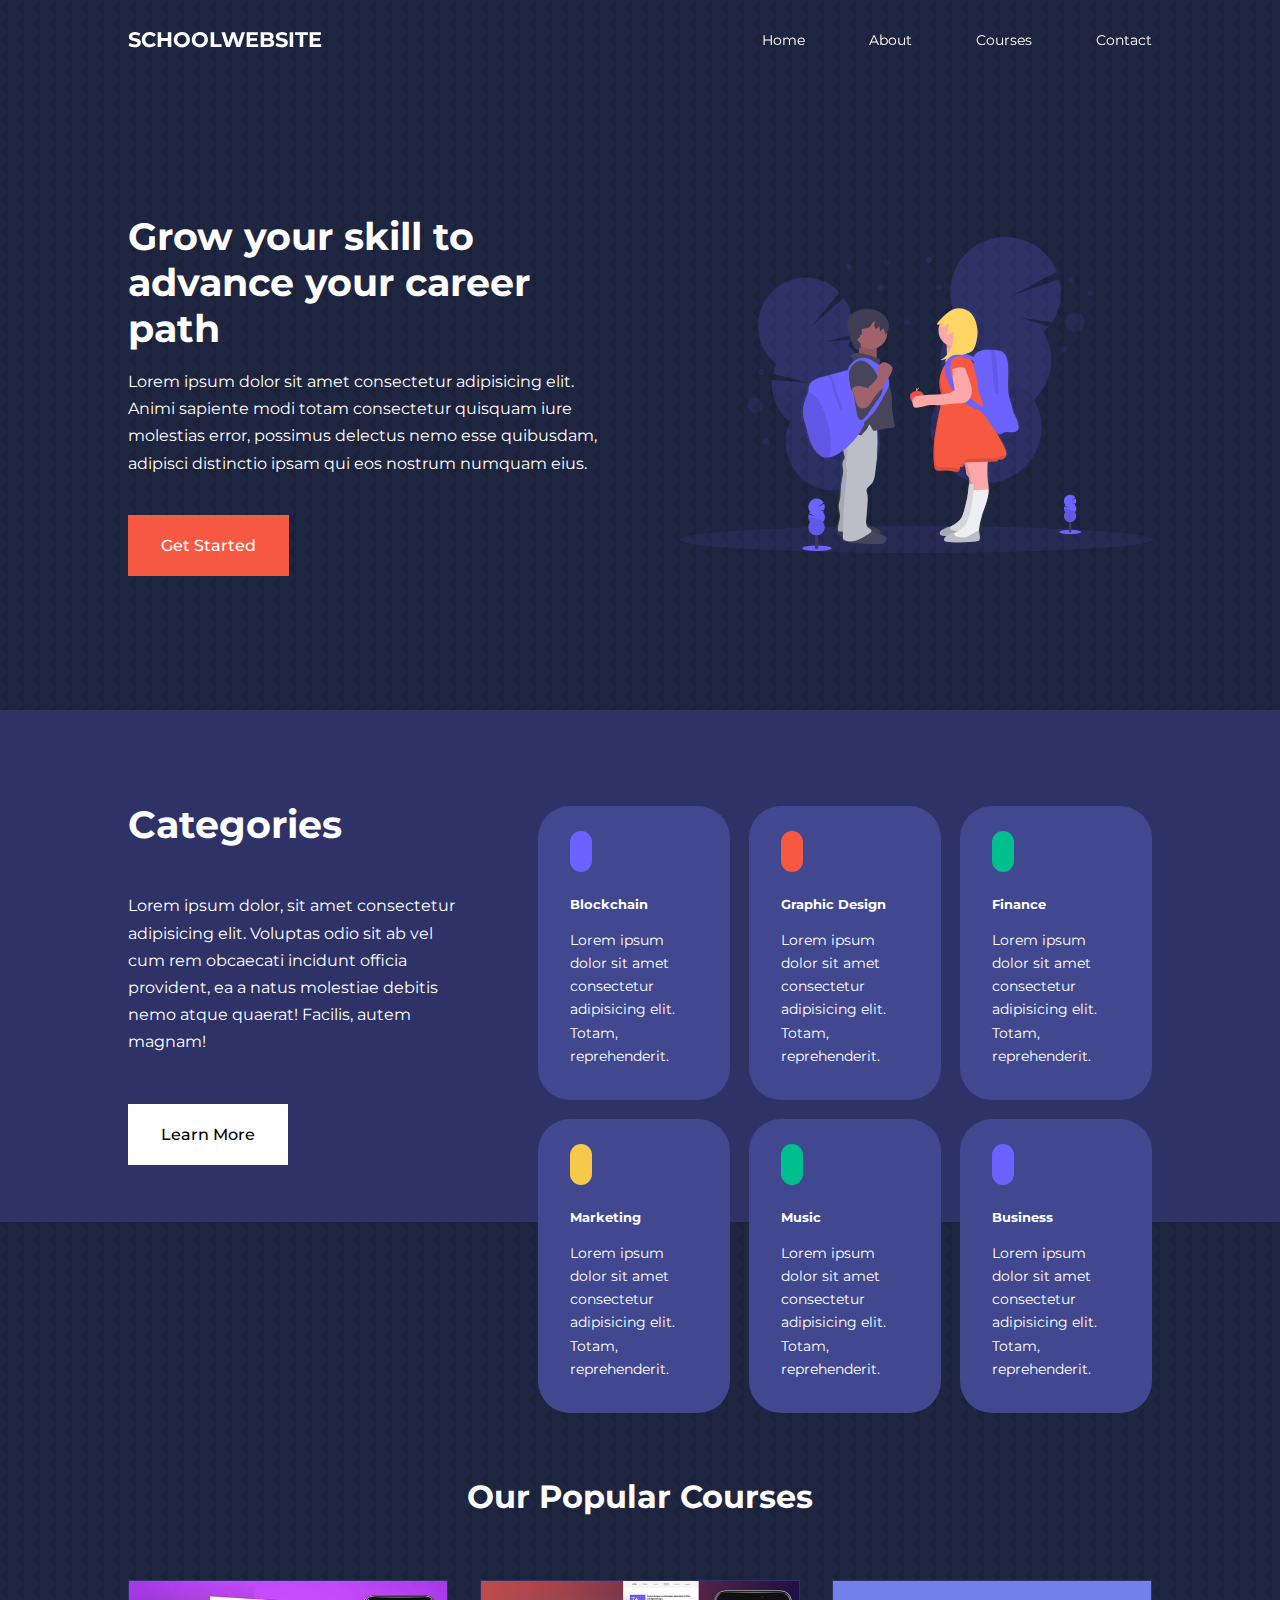
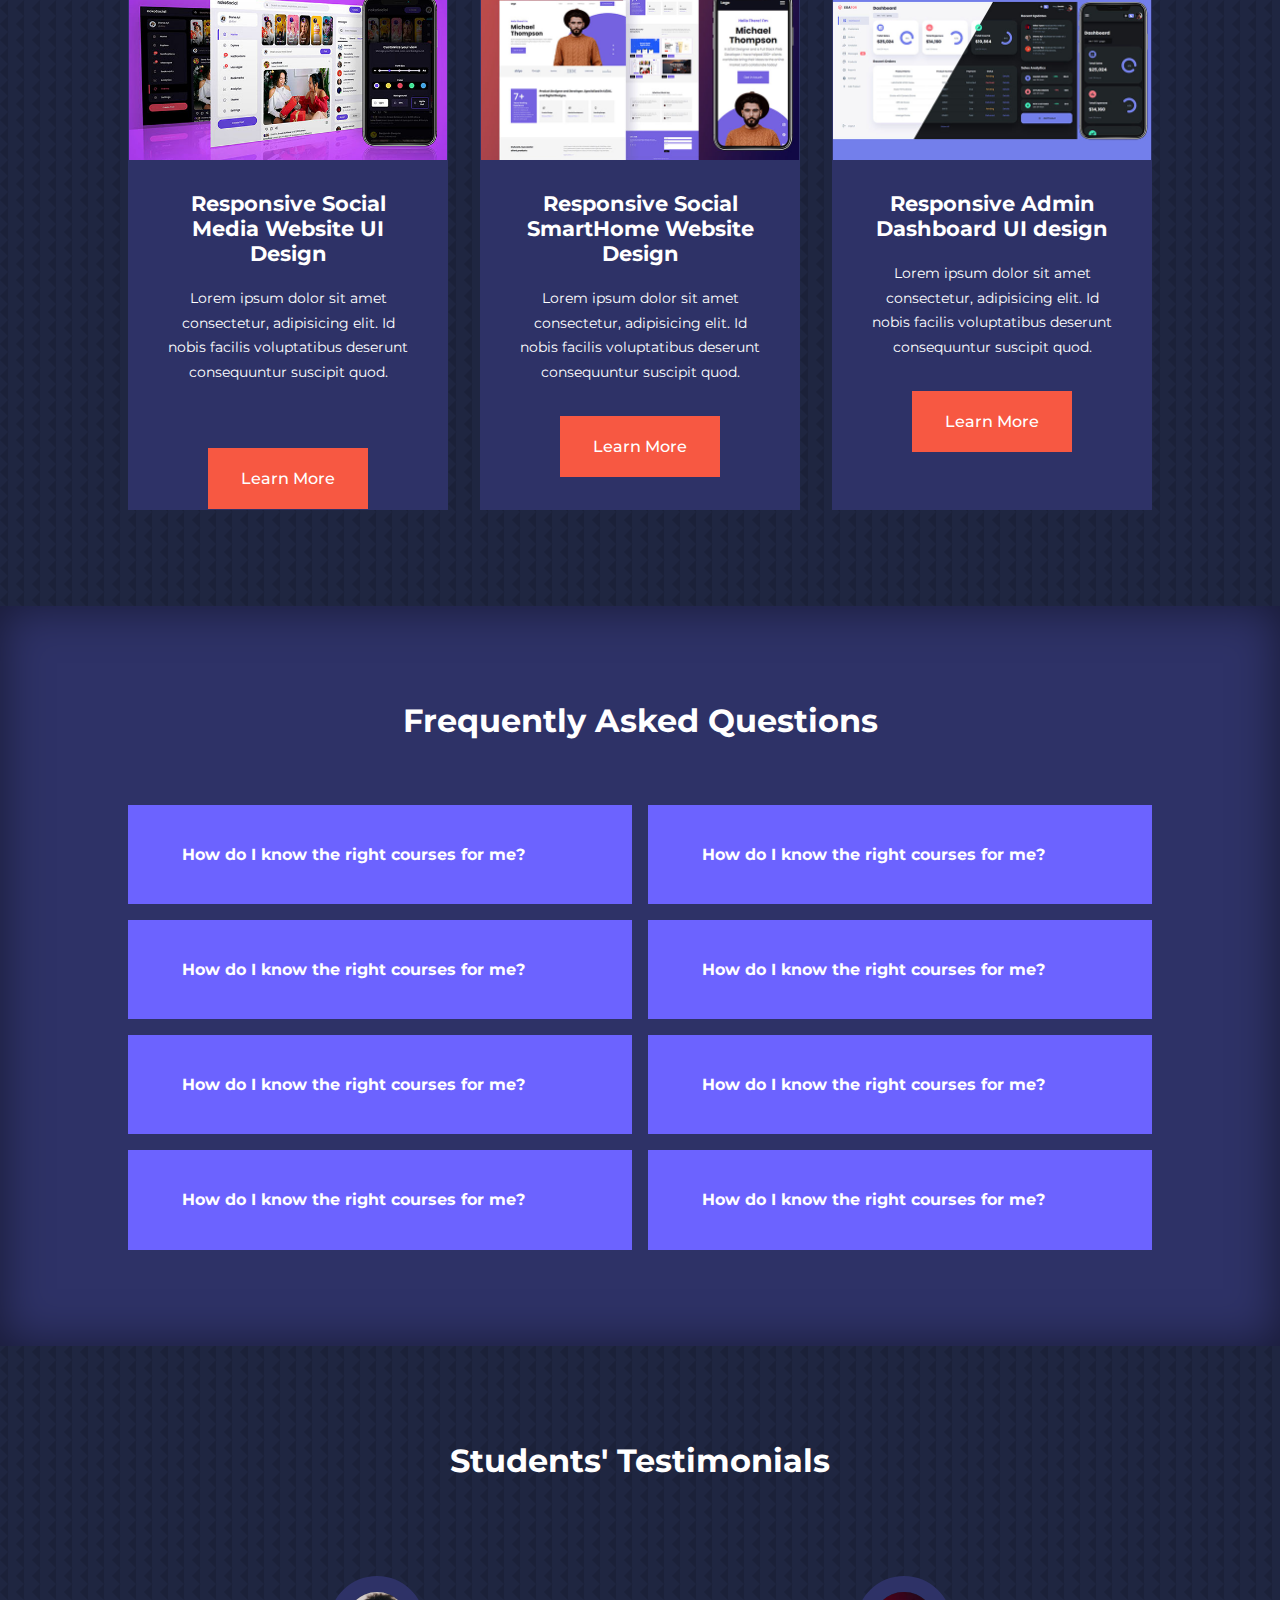
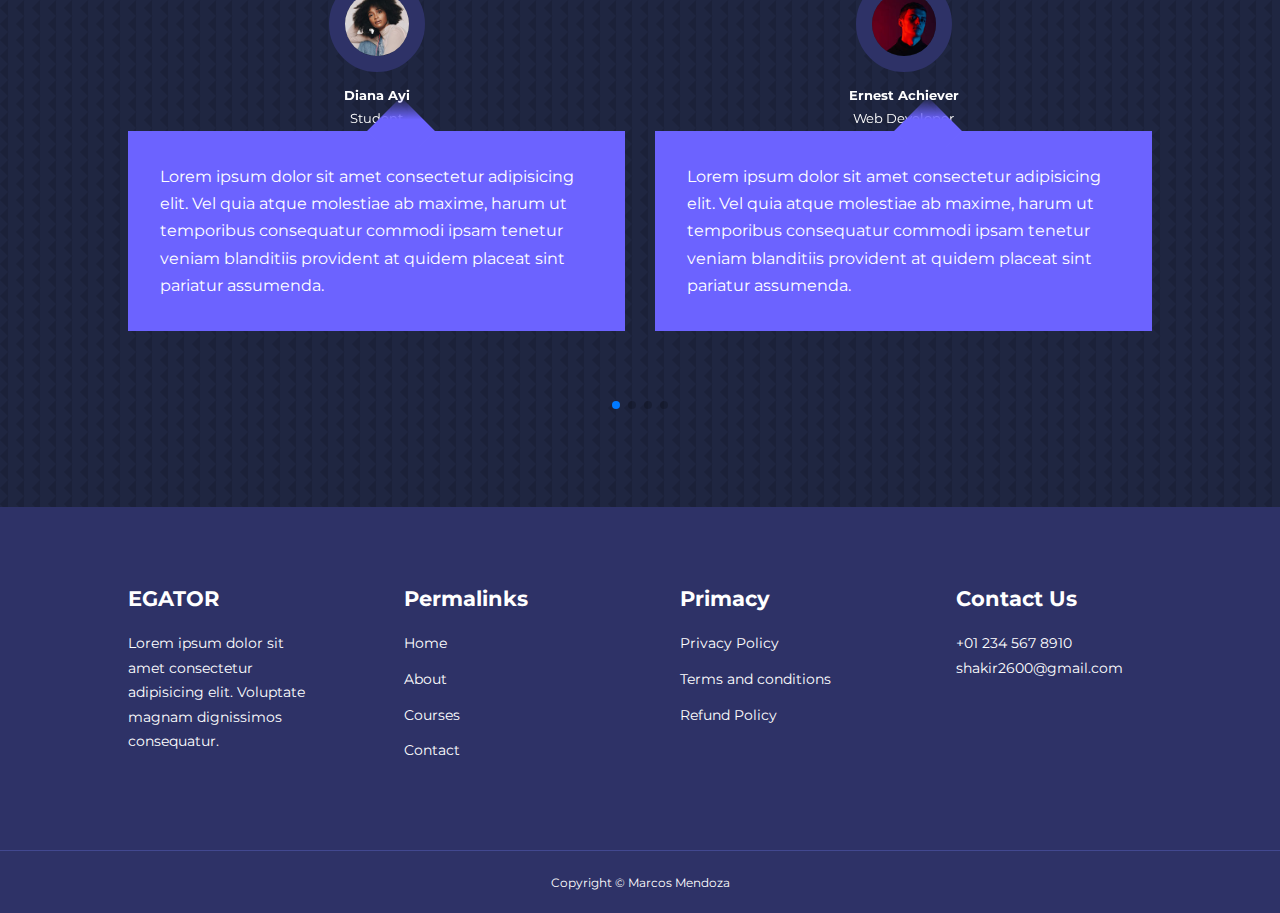
==== commit b4ada241: "Last commit" ====
--- a/index.html
+++ b/index.html
@@ -15,13 +15,17 @@
     <link href="https://fonts.googleapis.com/css2?family=Montserrat:wght@300;400;500;600;700;800;900&display=swap" rel="stylesheet">
     <!-- SWIPER JS)-->
     <link
-     rel="stylesheet" href="https://cdn.jsdelivr.net/npm/swiper@8/swiper-bundle.min.css"
-/>
+     rel="stylesheet" href="https://cdn.jsdelivr.net/npm/swiper@8/swiper-bundle.min.css"/>
+     <style>
+        body{
+            background-image: url("./images/bg-texture.png");
+        }
+     </style>
 </head>
 <body>
     <nav>
         <div class="container nav__container">
-            <a href="index.html"> <h4>EGATOR</h4></a>
+            <a href="index.html"> <h4>SCHOOLWEBSITE</h4></a>
             <ul class="nav__menu">
                 <li><a href="index.html">Home</a></li>
                 <li><a href="about.html">About</a></li>
@@ -331,7 +335,7 @@
         </div> 
     </div>
     <div class="footer__copyright">
-        <small>Copyright &copy; Egator Youtube Tutorials</small>
+        <small>Copyright &copy; Marcos Mendoza</small>
     </div>
    </footer>
 
